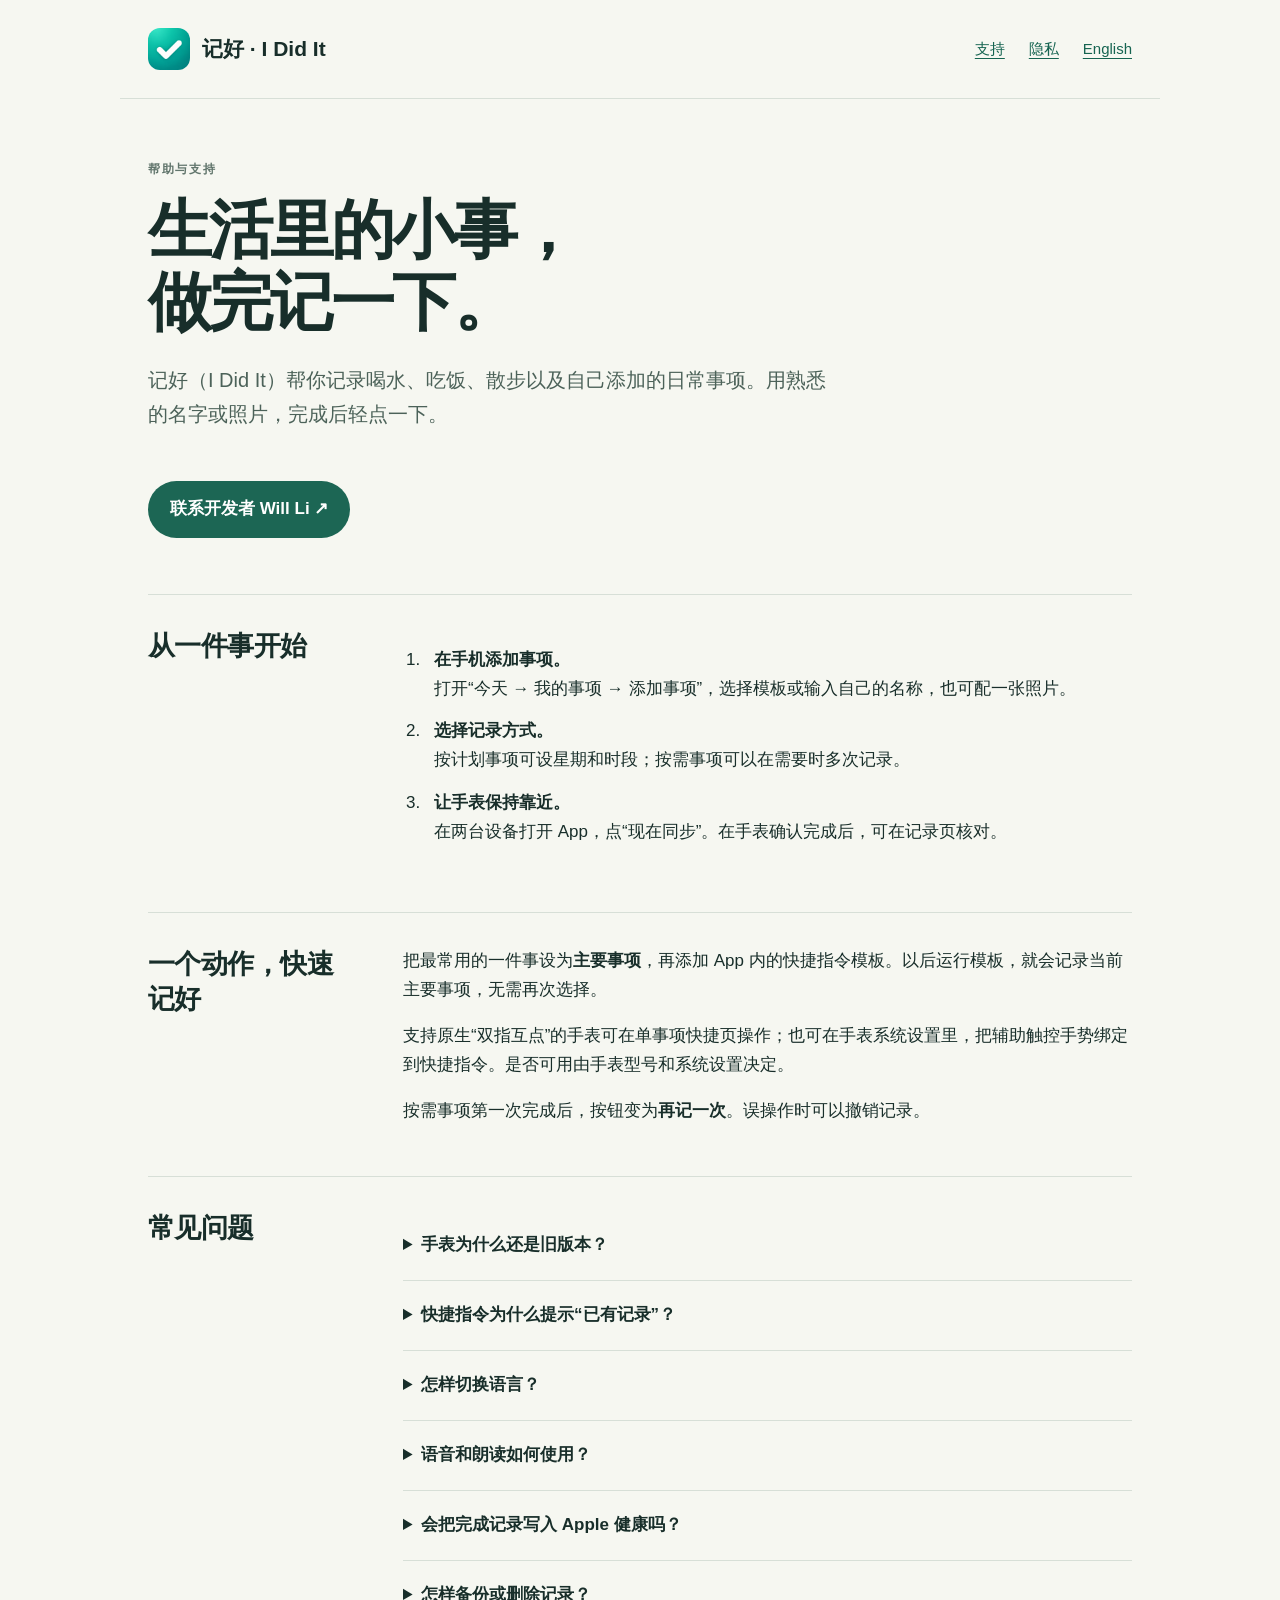
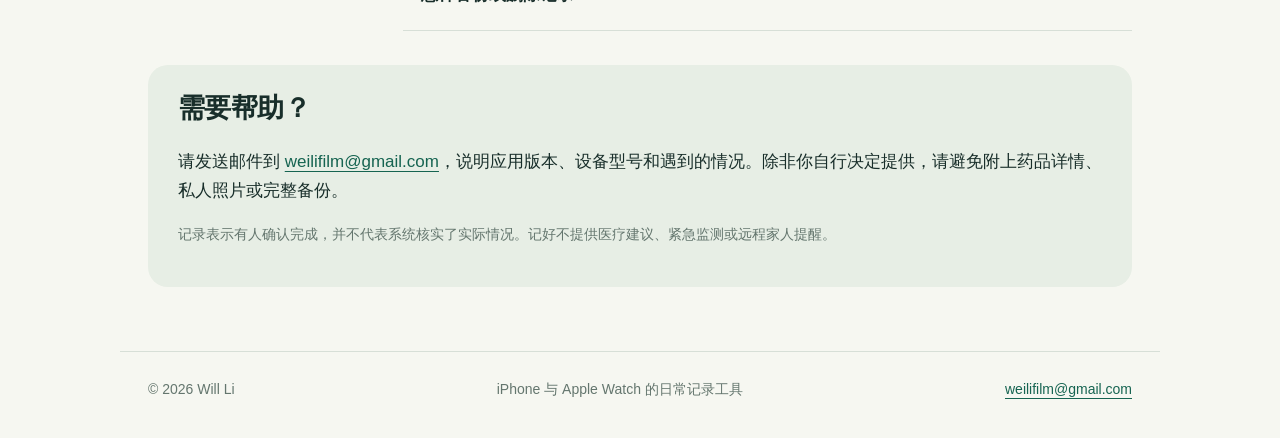
==== docs/zh/index.html @ ad45c6df "Publish bilingual I Did It support and privacy pages" ====
<!doctype html><html lang="zh-Hans"><head><meta charset="utf-8"><meta name="viewport" content="width=device-width,initial-scale=1"><meta name="description" content="支持 — I Did It / 记好 by Will Li"><title>支持 · I Did It</title><link rel="icon" href="../icon.png"><link rel="stylesheet" href="../style.css"></head><body><header><a class="brand" href="index.html"><img src="../icon.png" alt="">记好 · I Did It</a><nav aria-label="主导航"><a href="index.html">支持</a><a href="privacy.html">隐私</a><a href="../index.html" lang="en">English</a></nav></header><main><div class="eyebrow">帮助与支持</div><h1>生活里的小事，<br>做完记一下。</h1><p class="intro">记好（I Did It）帮你记录喝水、吃饭、散步以及自己添加的日常事项。用熟悉的名字或照片，完成后轻点一下。</p><a class="contact" href="mailto:weilifilm@gmail.com">联系开发者 Will Li ↗</a><section class="rule"><h2>从一件事开始</h2><ol class="steps"><li><strong>在手机添加事项。</strong>打开“今天 → 我的事项 → 添加事项”，选择模板或输入自己的名称，也可配一张照片。</li><li><strong>选择记录方式。</strong>按计划事项可设星期和时段；按需事项可以在需要时多次记录。</li><li><strong>让手表保持靠近。</strong>在两台设备打开 App，点“现在同步”。在手表确认完成后，可在记录页核对。</li></ol></section><section class="rule"><h2>一个动作，快速记好</h2><div><p>把最常用的一件事设为<strong>主要事项</strong>，再添加 App 内的快捷指令模板。以后运行模板，就会记录当前主要事项，无需再次选择。</p><p>支持原生“双指互点”的手表可在单事项快捷页操作；也可在手表系统设置里，把辅助触控手势绑定到快捷指令。是否可用由手表型号和系统设置决定。</p><p>按需事项第一次完成后，按钮变为<strong>再记一次</strong>。误操作时可以撤销记录。</p></div></section><section class="rule"><h2>常见问题</h2><div><details><summary>手表为什么还是旧版本？</summary><p>先在手机打开记好，让手机和手表靠近并解锁，等待手表更新。在手表“设置与同步 → 设备状态”查看本机版本。正常重启手表可能有帮助。卸载或清除数据前，请先导出备份。</p></details><details><summary>快捷指令为什么提示“已有记录”？</summary><p>按计划事项的每个时段只记录一次；按需快捷记录在两分钟内会防止重复。请核对提示中的事项和时段，以及记录页。“设备状态”还会显示本机最近 10 次主要事项快捷指令的处理结果。</p></details><details><summary>怎样切换语言？</summary><p>支持简体中文和英文，跟随设备的应用语言偏好。切换语言不会翻译或修改你自己填写的事项名称和历史记录。</p></details><details><summary>语音和朗读如何使用？</summary><p>手机的“语音记一下”可以识别事项名称或完成表达，核对后才会保存。本机语音识别是否可用取决于设备和语言。“读给我听”使用已安装的系统声音；没有声音时，请检查音量和蓝牙音频输出。</p></details><details><summary>会把完成记录写入 Apple 健康吗？</summary><p>不会。在支持的 iOS 版本上，你可允许 App 只读取药品名称，用于填写事项备注。完成记录保存在记好中，不会写入健康。</p></details><details><summary>怎样备份或删除记录？</summary><p>手机“设置 → 备份与恢复”可导出备份文件，文件未经过 App 加密。“清除所有数据”会删除应用中的记录，并在同步后从配对手表删除。已导出的独立备份文件需要你另外删除。</p></details></div></section><aside class="soft"><h2>需要帮助？</h2><p>请发送邮件到 <a href="mailto:weilifilm@gmail.com">weilifilm@gmail.com</a>，说明应用版本、设备型号和遇到的情况。除非你自行决定提供，请避免附上药品详情、私人照片或完整备份。</p><p class="meta">记录表示有人确认完成，并不代表系统核实了实际情况。记好不提供医疗建议、紧急监测或远程家人提醒。</p></aside></main><footer><span>© 2026 Will Li</span><span>iPhone 与 Apple Watch 的日常记录工具</span><a href="mailto:weilifilm@gmail.com">weilifilm@gmail.com</a></footer></body></html>
---- docs/style.css ----
*{box-sizing:border-box}html{scroll-behavior:smooth}body{margin:0;background:#f6f7f1;color:#182e2a;font:17px/1.7 -apple-system,BlinkMacSystemFont,"Segoe UI",sans-serif}a{color:#166451;text-underline-offset:4px}a:hover{color:#0a3e30}a:focus-visible,summary:focus-visible{outline:3px solid #d3a847;outline-offset:5px}header,main,footer{max-width:1040px;margin:auto;padding:0 28px}header{display:flex;align-items:center;justify-content:space-between;gap:24px;padding-top:28px;padding-bottom:28px;border-bottom:1px solid #d7dfd7}.brand{display:flex;align-items:center;gap:12px;font-size:21px;font-weight:700;text-decoration:none;color:inherit}.brand img{width:42px;height:42px;border-radius:12px}nav{display:flex;flex-wrap:wrap;gap:24px;font-size:15px}main{padding-top:60px;padding-bottom:64px}.eyebrow{text-transform:uppercase;letter-spacing:.14em;font-size:12px;font-weight:700;color:#61756c}h1{font-size:clamp(38px,6vw,64px);line-height:1.12;letter-spacing:-.045em;max-width:730px;margin:16px 0 24px}h2{font-size:27px;line-height:1.3;letter-spacing:-.02em;margin-top:0}h3{font-size:19px;margin-bottom:8px}.intro{font-size:20px;color:#4c6259;max-width:690px}.contact{margin:30px 0 56px;display:inline-flex;align-items:center;gap:12px;background:#1c6654;color:white;padding:14px 22px;border-radius:999px;text-decoration:none;font-weight:600}.contact:hover{background:#154d40;color:white}.rule{display:grid;grid-template-columns:210px 1fr;gap:45px;border-top:1px solid #d7dfd7;padding:34px 0}.rule p:first-child{margin-top:0}.steps{padding-left:22px}.steps li{padding:0 0 14px 9px}.steps strong{display:block}.soft{background:#e7eee5;padding:26px 30px;border-radius:20px}.meta{color:#64766e;font-size:14px}details{border-bottom:1px solid #d7dfd7;padding:20px 0}summary{font-weight:600;cursor:pointer}details p{color:#4c6259}.prose{max-width:760px}.prose section{margin-top:34px}.prose h2{font-size:24px;margin-bottom:12px}.prose ul{padding-left:23px}.prose li{padding-bottom:8px}footer{border-top:1px solid #d7dfd7;padding-top:26px;padding-bottom:36px;display:flex;flex-wrap:wrap;justify-content:space-between;gap:18px;font-size:14px;color:#64766e}@media(max-width:640px){header{align-items:flex-start;padding:20px}header nav{gap:8px 16px;justify-content:flex-end;font-size:14px}header .brand{font-size:18px;white-space:nowrap}.brand img{width:34px;height:34px}main{padding:36px 22px}.rule{grid-template-columns:1fr;gap:8px;padding:28px 0}.intro{font-size:18px}h1{font-size:43px}.contact{font-size:16px;margin:22px 0 38px}.soft{padding:22px}footer{padding:24px 22px}}
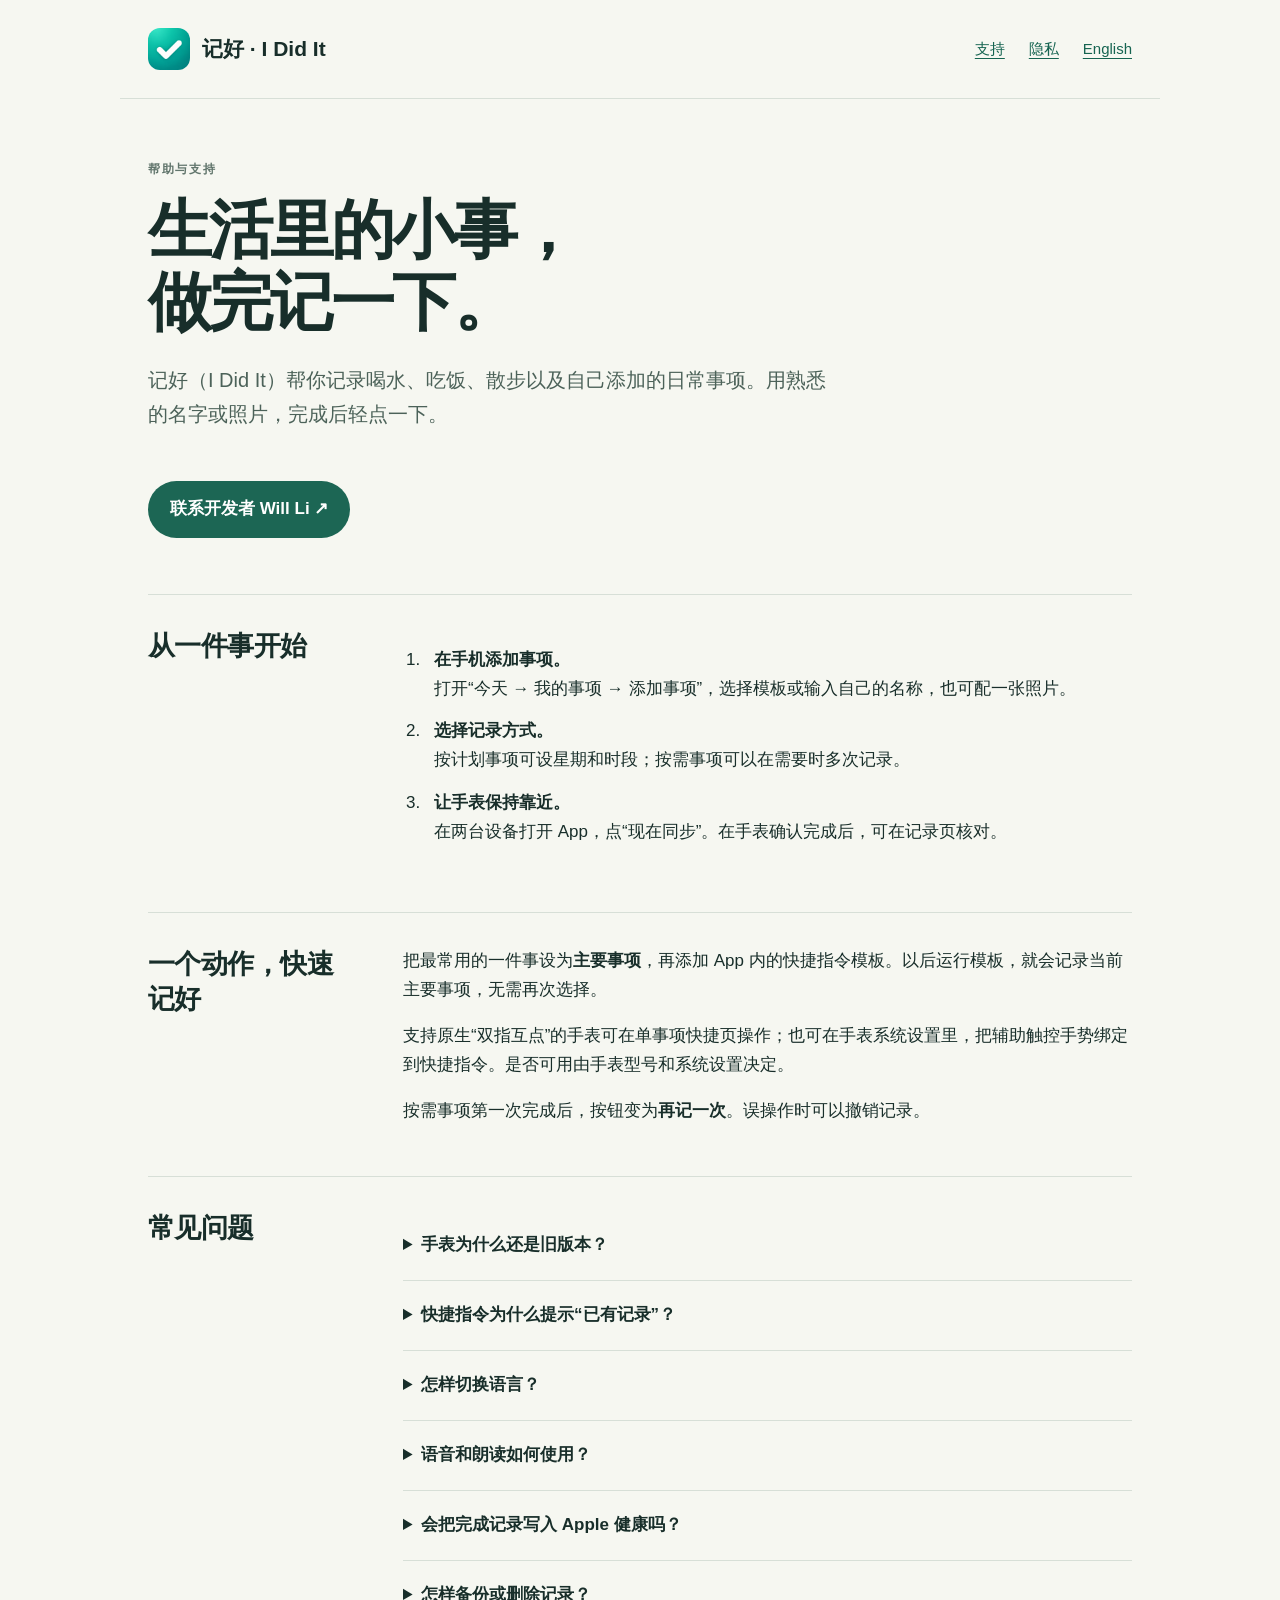
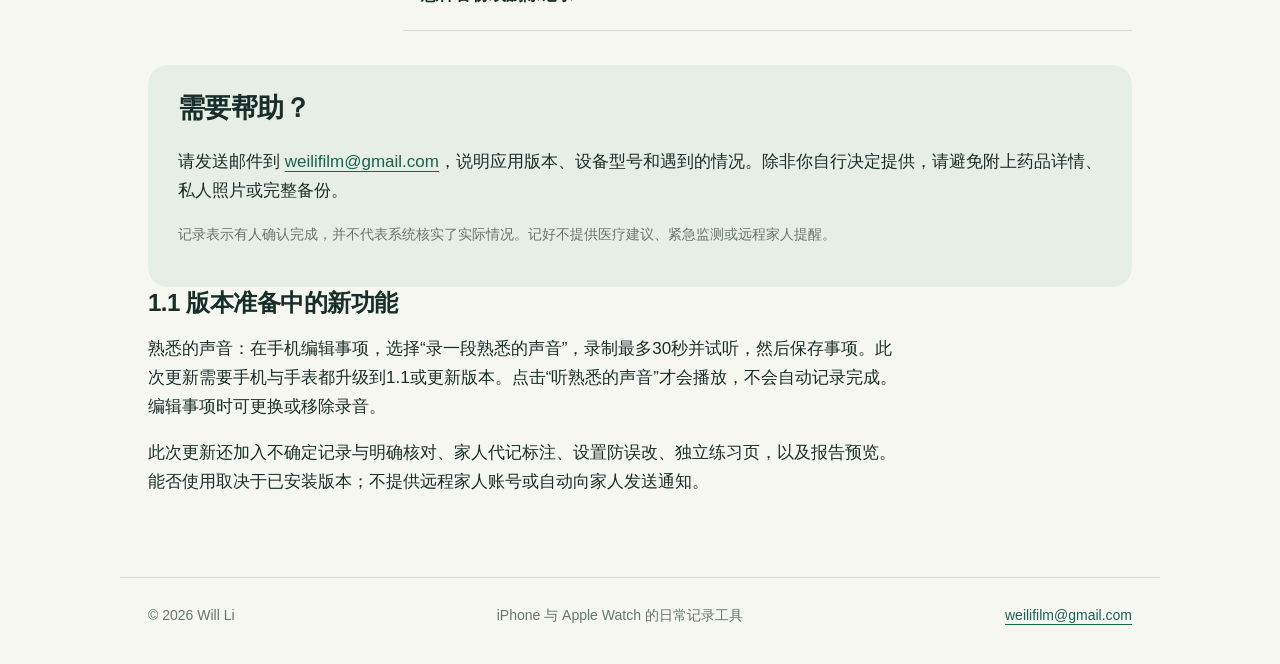
==== commit e9f0558e: "Document optional familiar voice clips and assisted logging privacy" ====
--- a/docs/zh/index.html
+++ b/docs/zh/index.html
@@ -1 +1 @@
-<!doctype html><html lang="zh-Hans"><head><meta charset="utf-8"><meta name="viewport" content="width=device-width,initial-scale=1"><meta name="description" content="支持 — I Did It / 记好 by Will Li"><title>支持 · I Did It</title><link rel="icon" href="../icon.png"><link rel="stylesheet" href="../style.css"></head><body><header><a class="brand" href="index.html"><img src="../icon.png" alt="">记好 · I Did It</a><nav aria-label="主导航"><a href="index.html">支持</a><a href="privacy.html">隐私</a><a href="../index.html" lang="en">English</a></nav></header><main><div class="eyebrow">帮助与支持</div><h1>生活里的小事，<br>做完记一下。</h1><p class="intro">记好（I Did It）帮你记录喝水、吃饭、散步以及自己添加的日常事项。用熟悉的名字或照片，完成后轻点一下。</p><a class="contact" href="mailto:weilifilm@gmail.com">联系开发者 Will Li ↗</a><section class="rule"><h2>从一件事开始</h2><ol class="steps"><li><strong>在手机添加事项。</strong>打开“今天 → 我的事项 → 添加事项”，选择模板或输入自己的名称，也可配一张照片。</li><li><strong>选择记录方式。</strong>按计划事项可设星期和时段；按需事项可以在需要时多次记录。</li><li><strong>让手表保持靠近。</strong>在两台设备打开 App，点“现在同步”。在手表确认完成后，可在记录页核对。</li></ol></section><section class="rule"><h2>一个动作，快速记好</h2><div><p>把最常用的一件事设为<strong>主要事项</strong>，再添加 App 内的快捷指令模板。以后运行模板，就会记录当前主要事项，无需再次选择。</p><p>支持原生“双指互点”的手表可在单事项快捷页操作；也可在手表系统设置里，把辅助触控手势绑定到快捷指令。是否可用由手表型号和系统设置决定。</p><p>按需事项第一次完成后，按钮变为<strong>再记一次</strong>。误操作时可以撤销记录。</p></div></section><section class="rule"><h2>常见问题</h2><div><details><summary>手表为什么还是旧版本？</summary><p>先在手机打开记好，让手机和手表靠近并解锁，等待手表更新。在手表“设置与同步 → 设备状态”查看本机版本。正常重启手表可能有帮助。卸载或清除数据前，请先导出备份。</p></details><details><summary>快捷指令为什么提示“已有记录”？</summary><p>按计划事项的每个时段只记录一次；按需快捷记录在两分钟内会防止重复。请核对提示中的事项和时段，以及记录页。“设备状态”还会显示本机最近 10 次主要事项快捷指令的处理结果。</p></details><details><summary>怎样切换语言？</summary><p>支持简体中文和英文，跟随设备的应用语言偏好。切换语言不会翻译或修改你自己填写的事项名称和历史记录。</p></details><details><summary>语音和朗读如何使用？</summary><p>手机的“语音记一下”可以识别事项名称或完成表达，核对后才会保存。本机语音识别是否可用取决于设备和语言。“读给我听”使用已安装的系统声音；没有声音时，请检查音量和蓝牙音频输出。</p></details><details><summary>会把完成记录写入 Apple 健康吗？</summary><p>不会。在支持的 iOS 版本上，你可允许 App 只读取药品名称，用于填写事项备注。完成记录保存在记好中，不会写入健康。</p></details><details><summary>怎样备份或删除记录？</summary><p>手机“设置 → 备份与恢复”可导出备份文件，文件未经过 App 加密。“清除所有数据”会删除应用中的记录，并在同步后从配对手表删除。已导出的独立备份文件需要你另外删除。</p></details></div></section><aside class="soft"><h2>需要帮助？</h2><p>请发送邮件到 <a href="mailto:weilifilm@gmail.com">weilifilm@gmail.com</a>，说明应用版本、设备型号和遇到的情况。除非你自行决定提供，请避免附上药品详情、私人照片或完整备份。</p><p class="meta">记录表示有人确认完成，并不代表系统核实了实际情况。记好不提供医疗建议、紧急监测或远程家人提醒。</p></aside></main><footer><span>© 2026 Will Li</span><span>iPhone 与 Apple Watch 的日常记录工具</span><a href="mailto:weilifilm@gmail.com">weilifilm@gmail.com</a></footer></body></html>+<!doctype html><html lang="zh-Hans"><head><meta charset="utf-8"><meta name="viewport" content="width=device-width,initial-scale=1"><meta name="description" content="支持 — I Did It / 记好 by Will Li"><title>支持 · I Did It</title><link rel="icon" href="../icon.png"><link rel="stylesheet" href="../style.css"></head><body><header><a class="brand" href="index.html"><img src="../icon.png" alt="">记好 · I Did It</a><nav aria-label="主导航"><a href="index.html">支持</a><a href="privacy.html">隐私</a><a href="../index.html" lang="en">English</a></nav></header><main><div class="eyebrow">帮助与支持</div><h1>生活里的小事，<br>做完记一下。</h1><p class="intro">记好（I Did It）帮你记录喝水、吃饭、散步以及自己添加的日常事项。用熟悉的名字或照片，完成后轻点一下。</p><a class="contact" href="mailto:weilifilm@gmail.com">联系开发者 Will Li ↗</a><section class="rule"><h2>从一件事开始</h2><ol class="steps"><li><strong>在手机添加事项。</strong>打开“今天 → 我的事项 → 添加事项”，选择模板或输入自己的名称，也可配一张照片。</li><li><strong>选择记录方式。</strong>按计划事项可设星期和时段；按需事项可以在需要时多次记录。</li><li><strong>让手表保持靠近。</strong>在两台设备打开 App，点“现在同步”。在手表确认完成后，可在记录页核对。</li></ol></section><section class="rule"><h2>一个动作，快速记好</h2><div><p>把最常用的一件事设为<strong>主要事项</strong>，再添加 App 内的快捷指令模板。以后运行模板，就会记录当前主要事项，无需再次选择。</p><p>支持原生“双指互点”的手表可在单事项快捷页操作；也可在手表系统设置里，把辅助触控手势绑定到快捷指令。是否可用由手表型号和系统设置决定。</p><p>按需事项第一次完成后，按钮变为<strong>再记一次</strong>。误操作时可以撤销记录。</p></div></section><section class="rule"><h2>常见问题</h2><div><details><summary>手表为什么还是旧版本？</summary><p>先在手机打开记好，让手机和手表靠近并解锁，等待手表更新。在手表“设置与同步 → 设备状态”查看本机版本。正常重启手表可能有帮助。卸载或清除数据前，请先导出备份。</p></details><details><summary>快捷指令为什么提示“已有记录”？</summary><p>按计划事项的每个时段只记录一次；按需快捷记录在两分钟内会防止重复。请核对提示中的事项和时段，以及记录页。“设备状态”还会显示本机最近 10 次主要事项快捷指令的处理结果。</p></details><details><summary>怎样切换语言？</summary><p>支持简体中文和英文，跟随设备的应用语言偏好。切换语言不会翻译或修改你自己填写的事项名称和历史记录。</p></details><details><summary>语音和朗读如何使用？</summary><p>手机的“语音记一下”可以识别事项名称或完成表达，核对后才会保存。本机语音识别是否可用取决于设备和语言。“读给我听”使用已安装的系统声音；没有声音时，请检查音量和蓝牙音频输出。</p></details><details><summary>会把完成记录写入 Apple 健康吗？</summary><p>不会。在支持的 iOS 版本上，你可允许 App 只读取药品名称，用于填写事项备注。完成记录保存在记好中，不会写入健康。</p></details><details><summary>怎样备份或删除记录？</summary><p>手机“设置 → 备份与恢复”可导出备份文件，文件未经过 App 加密。“清除所有数据”会删除应用中的记录，并在同步后从配对手表删除。已导出的独立备份文件需要你另外删除。</p></details></div></section><aside class="soft"><h2>需要帮助？</h2><p>请发送邮件到 <a href="mailto:weilifilm@gmail.com">weilifilm@gmail.com</a>，说明应用版本、设备型号和遇到的情况。除非你自行决定提供，请避免附上药品详情、私人照片或完整备份。</p><p class="meta">记录表示有人确认完成，并不代表系统核实了实际情况。记好不提供医疗建议、紧急监测或远程家人提醒。</p></aside><section class="prose"><h2>1.1 版本准备中的新功能</h2><p>熟悉的声音：在手机编辑事项，选择“录一段熟悉的声音”，录制最多30秒并试听，然后保存事项。此次更新需要手机与手表都升级到1.1或更新版本。点击“听熟悉的声音”才会播放，不会自动记录完成。编辑事项时可更换或移除录音。</p><p>此次更新还加入不确定记录与明确核对、家人代记标注、设置防误改、独立练习页，以及报告预览。能否使用取决于已安装版本；不提供远程家人账号或自动向家人发送通知。</p></section></main><footer><span>© 2026 Will Li</span><span>iPhone 与 Apple Watch 的日常记录工具</span><a href="mailto:weilifilm@gmail.com">weilifilm@gmail.com</a></footer></body></html>
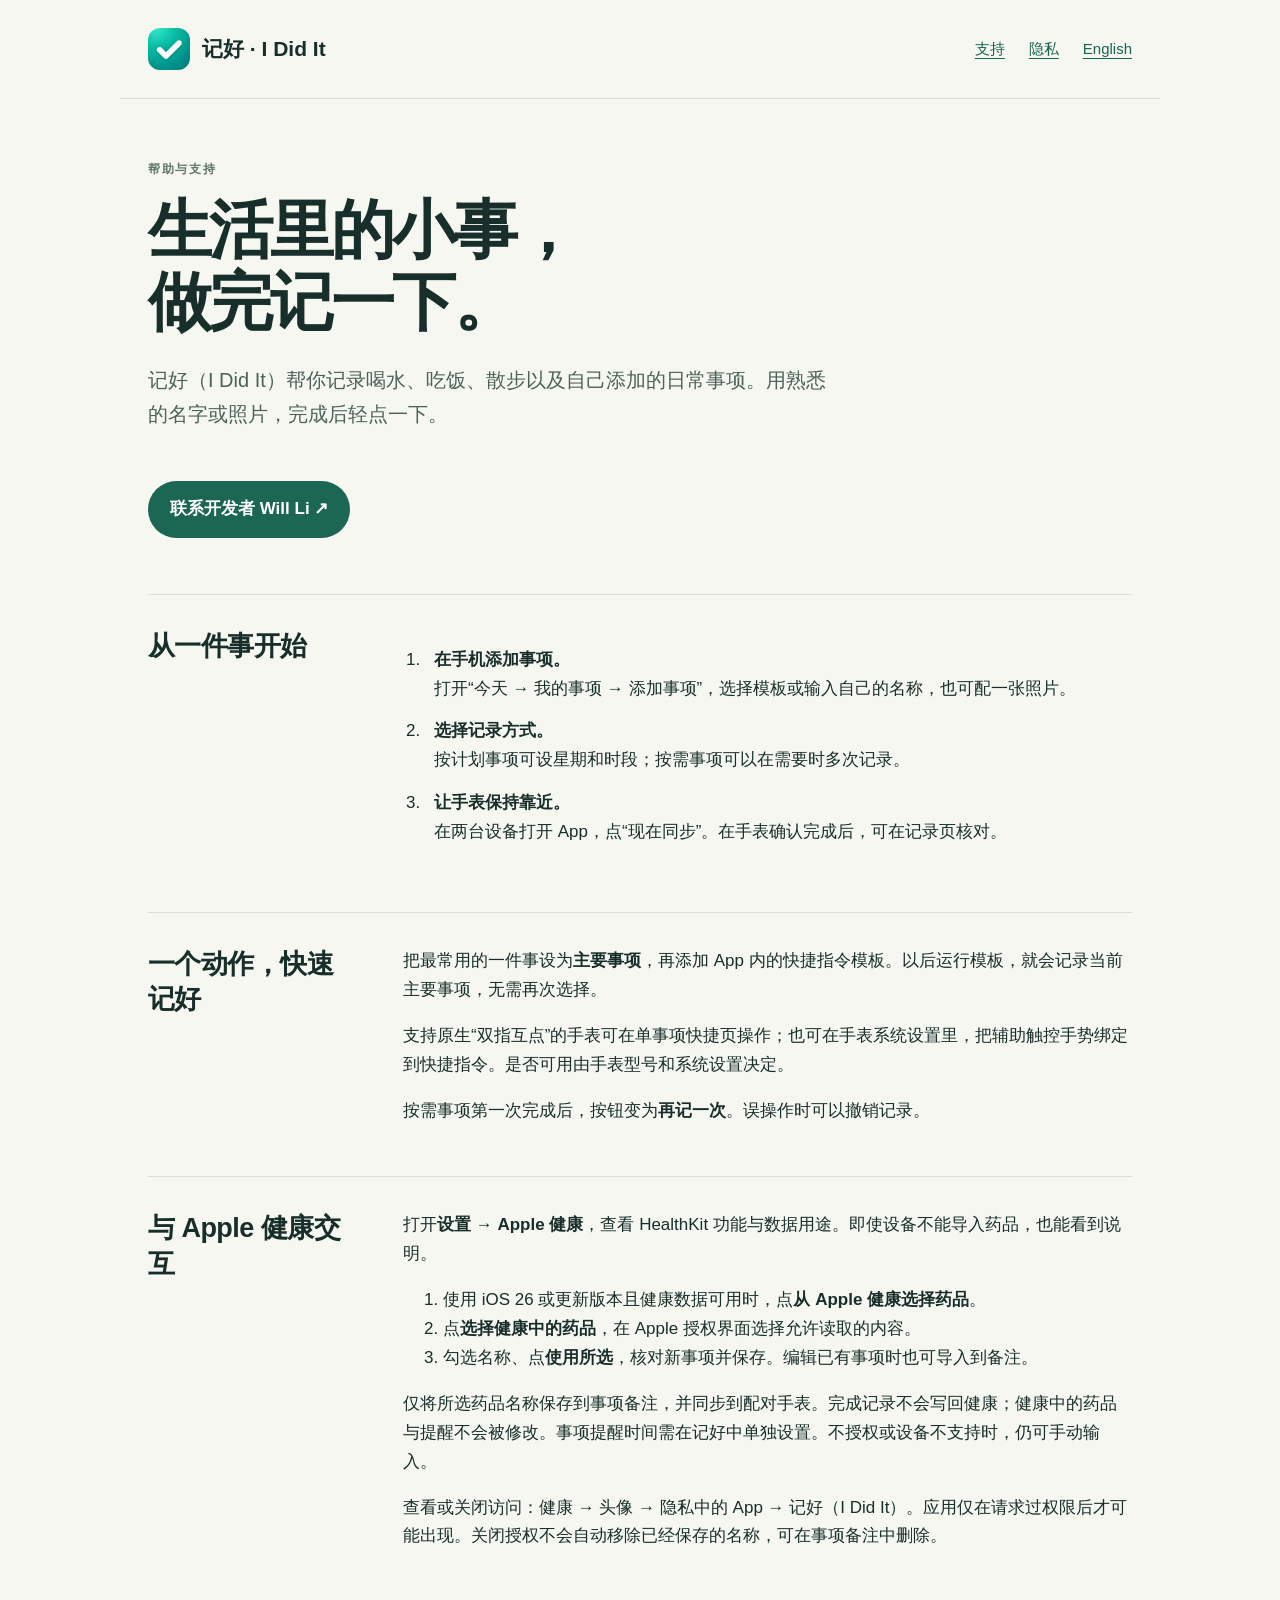
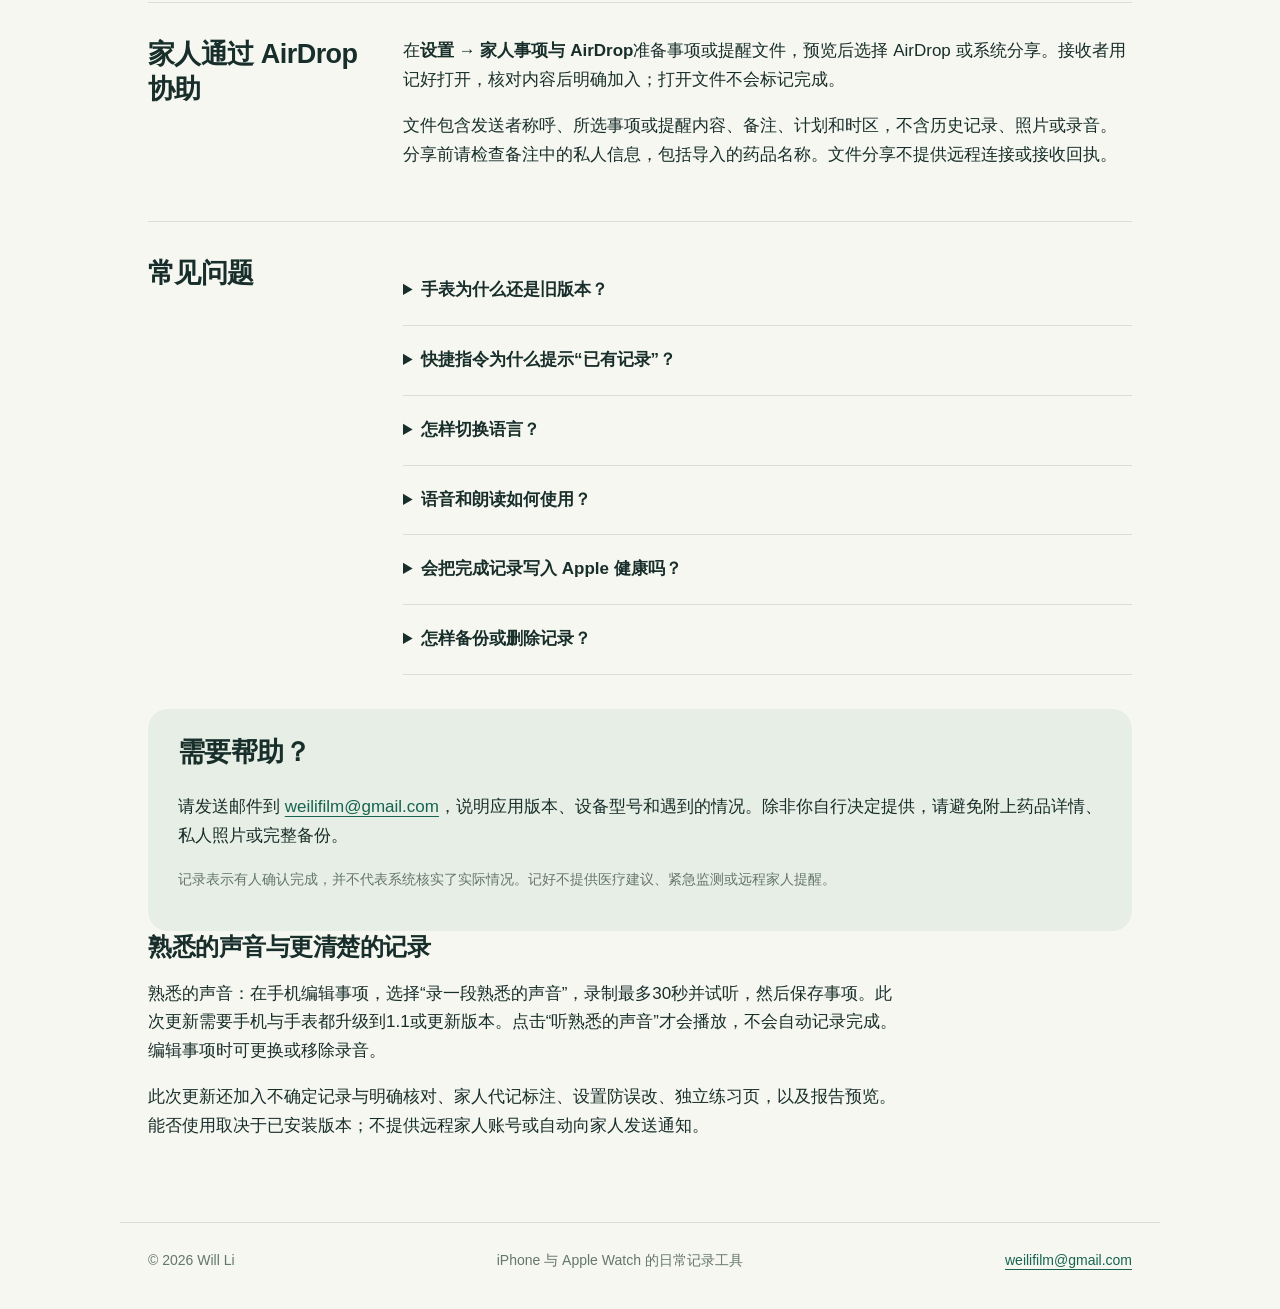
==== commit 977ec44e: "Explain HealthKit import and stable AirDrop sharing" ====
--- a/docs/zh/index.html
+++ b/docs/zh/index.html
@@ -1 +1 @@
-<!doctype html><html lang="zh-Hans"><head><meta charset="utf-8"><meta name="viewport" content="width=device-width,initial-scale=1"><meta name="description" content="支持 — I Did It / 记好 by Will Li"><title>支持 · I Did It</title><link rel="icon" href="../icon.png"><link rel="stylesheet" href="../style.css"></head><body><header><a class="brand" href="index.html"><img src="../icon.png" alt="">记好 · I Did It</a><nav aria-label="主导航"><a href="index.html">支持</a><a href="privacy.html">隐私</a><a href="../index.html" lang="en">English</a></nav></header><main><div class="eyebrow">帮助与支持</div><h1>生活里的小事，<br>做完记一下。</h1><p class="intro">记好（I Did It）帮你记录喝水、吃饭、散步以及自己添加的日常事项。用熟悉的名字或照片，完成后轻点一下。</p><a class="contact" href="mailto:weilifilm@gmail.com">联系开发者 Will Li ↗</a><section class="rule"><h2>从一件事开始</h2><ol class="steps"><li><strong>在手机添加事项。</strong>打开“今天 → 我的事项 → 添加事项”，选择模板或输入自己的名称，也可配一张照片。</li><li><strong>选择记录方式。</strong>按计划事项可设星期和时段；按需事项可以在需要时多次记录。</li><li><strong>让手表保持靠近。</strong>在两台设备打开 App，点“现在同步”。在手表确认完成后，可在记录页核对。</li></ol></section><section class="rule"><h2>一个动作，快速记好</h2><div><p>把最常用的一件事设为<strong>主要事项</strong>，再添加 App 内的快捷指令模板。以后运行模板，就会记录当前主要事项，无需再次选择。</p><p>支持原生“双指互点”的手表可在单事项快捷页操作；也可在手表系统设置里，把辅助触控手势绑定到快捷指令。是否可用由手表型号和系统设置决定。</p><p>按需事项第一次完成后，按钮变为<strong>再记一次</strong>。误操作时可以撤销记录。</p></div></section><section class="rule"><h2>常见问题</h2><div><details><summary>手表为什么还是旧版本？</summary><p>先在手机打开记好，让手机和手表靠近并解锁，等待手表更新。在手表“设置与同步 → 设备状态”查看本机版本。正常重启手表可能有帮助。卸载或清除数据前，请先导出备份。</p></details><details><summary>快捷指令为什么提示“已有记录”？</summary><p>按计划事项的每个时段只记录一次；按需快捷记录在两分钟内会防止重复。请核对提示中的事项和时段，以及记录页。“设备状态”还会显示本机最近 10 次主要事项快捷指令的处理结果。</p></details><details><summary>怎样切换语言？</summary><p>支持简体中文和英文，跟随设备的应用语言偏好。切换语言不会翻译或修改你自己填写的事项名称和历史记录。</p></details><details><summary>语音和朗读如何使用？</summary><p>手机的“语音记一下”可以识别事项名称或完成表达，核对后才会保存。本机语音识别是否可用取决于设备和语言。“读给我听”使用已安装的系统声音；没有声音时，请检查音量和蓝牙音频输出。</p></details><details><summary>会把完成记录写入 Apple 健康吗？</summary><p>不会。在支持的 iOS 版本上，你可允许 App 只读取药品名称，用于填写事项备注。完成记录保存在记好中，不会写入健康。</p></details><details><summary>怎样备份或删除记录？</summary><p>手机“设置 → 备份与恢复”可导出备份文件，文件未经过 App 加密。“清除所有数据”会删除应用中的记录，并在同步后从配对手表删除。已导出的独立备份文件需要你另外删除。</p></details></div></section><aside class="soft"><h2>需要帮助？</h2><p>请发送邮件到 <a href="mailto:weilifilm@gmail.com">weilifilm@gmail.com</a>，说明应用版本、设备型号和遇到的情况。除非你自行决定提供，请避免附上药品详情、私人照片或完整备份。</p><p class="meta">记录表示有人确认完成，并不代表系统核实了实际情况。记好不提供医疗建议、紧急监测或远程家人提醒。</p></aside><section class="prose"><h2>1.1 版本准备中的新功能</h2><p>熟悉的声音：在手机编辑事项，选择“录一段熟悉的声音”，录制最多30秒并试听，然后保存事项。此次更新需要手机与手表都升级到1.1或更新版本。点击“听熟悉的声音”才会播放，不会自动记录完成。编辑事项时可更换或移除录音。</p><p>此次更新还加入不确定记录与明确核对、家人代记标注、设置防误改、独立练习页，以及报告预览。能否使用取决于已安装版本；不提供远程家人账号或自动向家人发送通知。</p></section></main><footer><span>© 2026 Will Li</span><span>iPhone 与 Apple Watch 的日常记录工具</span><a href="mailto:weilifilm@gmail.com">weilifilm@gmail.com</a></footer></body></html>+<!doctype html><html lang="zh-Hans"><head><meta charset="utf-8"><meta name="viewport" content="width=device-width,initial-scale=1"><meta name="description" content="支持 — I Did It / 记好 by Will Li"><title>支持 · I Did It</title><link rel="icon" href="../icon.png"><link rel="stylesheet" href="../style.css"></head><body><header><a class="brand" href="index.html"><img src="../icon.png" alt="">记好 · I Did It</a><nav aria-label="主导航"><a href="index.html">支持</a><a href="privacy.html">隐私</a><a href="../index.html" lang="en">English</a></nav></header><main><div class="eyebrow">帮助与支持</div><h1>生活里的小事，<br>做完记一下。</h1><p class="intro">记好（I Did It）帮你记录喝水、吃饭、散步以及自己添加的日常事项。用熟悉的名字或照片，完成后轻点一下。</p><a class="contact" href="mailto:weilifilm@gmail.com">联系开发者 Will Li ↗</a><section class="rule"><h2>从一件事开始</h2><ol class="steps"><li><strong>在手机添加事项。</strong>打开“今天 → 我的事项 → 添加事项”，选择模板或输入自己的名称，也可配一张照片。</li><li><strong>选择记录方式。</strong>按计划事项可设星期和时段；按需事项可以在需要时多次记录。</li><li><strong>让手表保持靠近。</strong>在两台设备打开 App，点“现在同步”。在手表确认完成后，可在记录页核对。</li></ol></section><section class="rule"><h2>一个动作，快速记好</h2><div><p>把最常用的一件事设为<strong>主要事项</strong>，再添加 App 内的快捷指令模板。以后运行模板，就会记录当前主要事项，无需再次选择。</p><p>支持原生“双指互点”的手表可在单事项快捷页操作；也可在手表系统设置里，把辅助触控手势绑定到快捷指令。是否可用由手表型号和系统设置决定。</p><p>按需事项第一次完成后，按钮变为<strong>再记一次</strong>。误操作时可以撤销记录。</p></div></section><section class="rule"><h2>与 Apple 健康交互</h2><div><p>打开<strong>设置 → Apple 健康</strong>，查看 HealthKit 功能与数据用途。即使设备不能导入药品，也能看到说明。</p><ol><li>使用 iOS 26 或更新版本且健康数据可用时，点<strong>从 Apple 健康选择药品</strong>。</li><li>点<strong>选择健康中的药品</strong>，在 Apple 授权界面选择允许读取的内容。</li><li>勾选名称、点<strong>使用所选</strong>，核对新事项并保存。编辑已有事项时也可导入到备注。</li></ol><p>仅将所选药品名称保存到事项备注，并同步到配对手表。完成记录不会写回健康；健康中的药品与提醒不会被修改。事项提醒时间需在记好中单独设置。不授权或设备不支持时，仍可手动输入。</p><p>查看或关闭访问：健康 → 头像 → 隐私中的 App → 记好（I Did It）。应用仅在请求过权限后才可能出现。关闭授权不会自动移除已经保存的名称，可在事项备注中删除。</p></div></section><section class="rule"><h2>家人通过 AirDrop 协助</h2><div><p>在<strong>设置 → 家人事项与 AirDrop</strong>准备事项或提醒文件，预览后选择 AirDrop 或系统分享。接收者用记好打开，核对内容后明确加入；打开文件不会标记完成。</p><p>文件包含发送者称呼、所选事项或提醒内容、备注、计划和时区，不含历史记录、照片或录音。分享前请检查备注中的私人信息，包括导入的药品名称。文件分享不提供远程连接或接收回执。</p></div></section><section class="rule"><h2>常见问题</h2><div><details><summary>手表为什么还是旧版本？</summary><p>先在手机打开记好，让手机和手表靠近并解锁，等待手表更新。在手表“设置与同步 → 设备状态”查看本机版本。正常重启手表可能有帮助。卸载或清除数据前，请先导出备份。</p></details><details><summary>快捷指令为什么提示“已有记录”？</summary><p>按计划事项的每个时段只记录一次；按需快捷记录在两分钟内会防止重复。请核对提示中的事项和时段，以及记录页。“设备状态”还会显示本机最近 10 次主要事项快捷指令的处理结果。</p></details><details><summary>怎样切换语言？</summary><p>可在各设备的“设置 → 语言”选择简体中文、英文或跟随系统。切换语言不会翻译或修改你自己填写的事项名称和历史记录。</p></details><details><summary>语音和朗读如何使用？</summary><p>手机的“语音记一下”可以识别事项名称或完成表达，核对后才会保存。本机语音识别是否可用取决于设备和语言。“读给我听”使用已安装的系统声音；没有声音时，请检查音量和蓝牙音频输出。</p></details><details><summary>会把完成记录写入 Apple 健康吗？</summary><p>不会。在支持的 iOS 版本上，你可允许 App 只读取药品名称，用于填写事项备注。完成记录保存在记好中，不会写入健康。</p></details><details><summary>怎样备份或删除记录？</summary><p>手机“设置 → 备份与恢复”可导出备份文件，文件未经过 App 加密。“清除所有数据”会删除应用中的记录，并在同步后从配对手表删除。已导出的独立备份文件需要你另外删除。</p></details></div></section><aside class="soft"><h2>需要帮助？</h2><p>请发送邮件到 <a href="mailto:weilifilm@gmail.com">weilifilm@gmail.com</a>，说明应用版本、设备型号和遇到的情况。除非你自行决定提供，请避免附上药品详情、私人照片或完整备份。</p><p class="meta">记录表示有人确认完成，并不代表系统核实了实际情况。记好不提供医疗建议、紧急监测或远程家人提醒。</p></aside><section class="prose"><h2>熟悉的声音与更清楚的记录</h2><p>熟悉的声音：在手机编辑事项，选择“录一段熟悉的声音”，录制最多30秒并试听，然后保存事项。此次更新需要手机与手表都升级到1.1或更新版本。点击“听熟悉的声音”才会播放，不会自动记录完成。编辑事项时可更换或移除录音。</p><p>此次更新还加入不确定记录与明确核对、家人代记标注、设置防误改、独立练习页，以及报告预览。能否使用取决于已安装版本；不提供远程家人账号或自动向家人发送通知。</p></section></main><footer><span>© 2026 Will Li</span><span>iPhone 与 Apple Watch 的日常记录工具</span><a href="mailto:weilifilm@gmail.com">weilifilm@gmail.com</a></footer></body></html>
